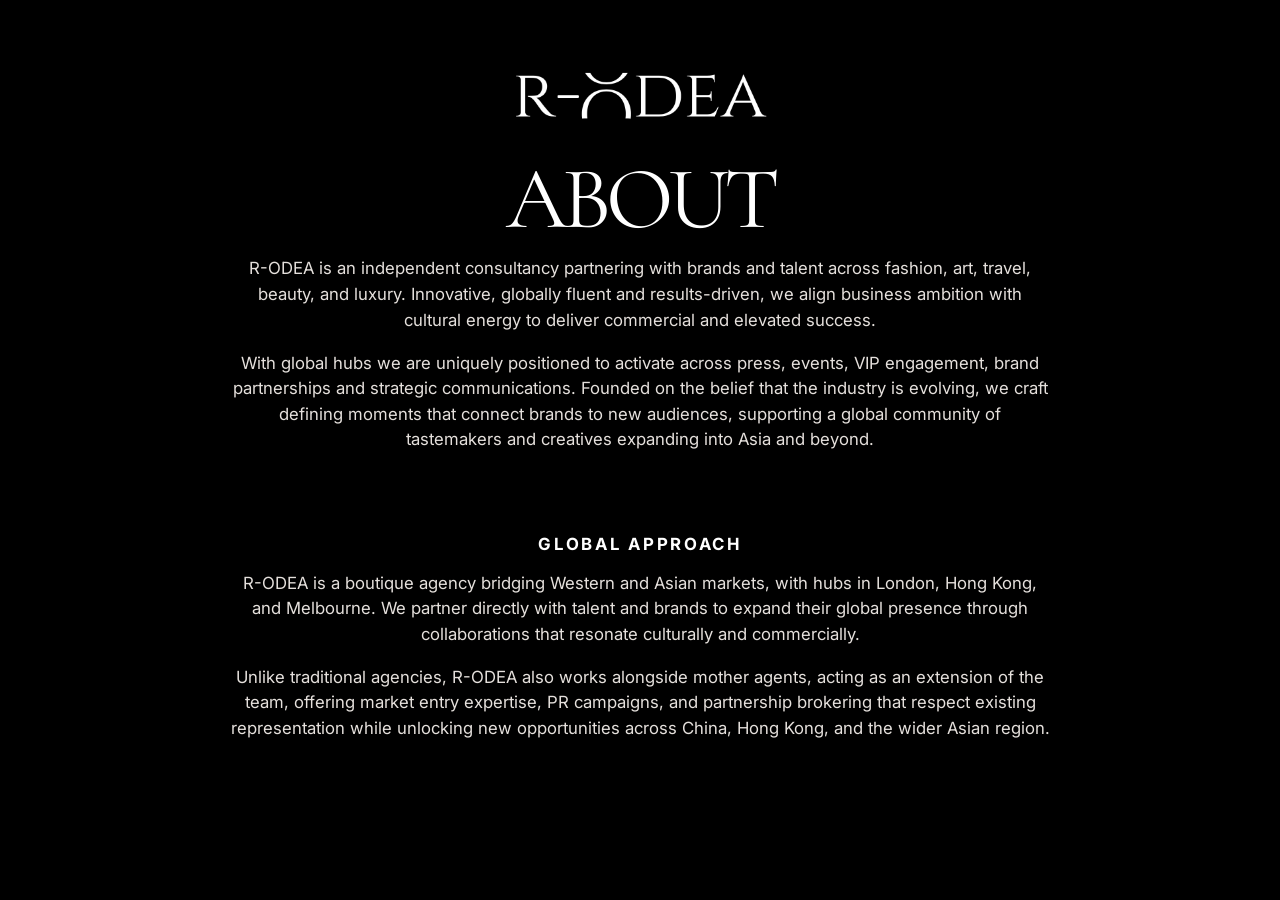
==== about.html @ a4bff802 "Add contact page and global approach Co-authored-by: RachaelODea <RachaelODea@users.noreply.github.c" ====
<!doctype html>
<html lang="en">
  <head>
    <meta charset="utf-8">
    <meta name="viewport" content="width=device-width, initial-scale=1">
    <meta
      name="description"
      content="About R-ODEA, an independent consultancy partnering with brands and talent across fashion, art, travel, beauty, and luxury."
    >
    <title>About | R-ODEA</title>
    <link rel="preconnect" href="https://fonts.googleapis.com">
    <link rel="preconnect" href="https://fonts.gstatic.com" crossorigin>
    <link
      href="https://fonts.googleapis.com/css2?family=Cormorant+Garamond:wght@400;500;600&family=Inter:wght@400;500;600;700&display=swap"
      rel="stylesheet"
    >
    <link rel="stylesheet" href="styles.css">
  </head>
  <body>
    <main class="about-page">
      <a class="about-page-logo" href="index.html" aria-label="R-ODEA home">
        <img src="LOGO.png" alt="R-ODEA">
      </a>

      <section class="about-page-content" aria-labelledby="about-page-title">
        <h1 id="about-page-title">About</h1>
        <div class="about-page-copy">
          <p>
            R-ODEA is an independent consultancy partnering with brands and
            talent across fashion, art, travel, beauty, and luxury. Innovative,
            globally fluent and results-driven, we align business ambition with
            cultural energy to deliver commercial and elevated success.
          </p>
          <p>
            With global hubs we are uniquely positioned to activate across
            press, events, VIP engagement, brand partnerships and strategic
            communications. Founded on the belief that the industry is evolving,
            we craft defining moments that connect brands to new audiences,
            supporting a global community of tastemakers and creatives expanding
            into Asia and beyond.
          </p>
        </div>

        <section class="about-page-section" aria-labelledby="global-approach-title">
          <h2 id="global-approach-title">Global Approach</h2>
          <div class="about-page-copy">
            <p>
              R-ODEA is a boutique agency bridging Western and Asian markets,
              with hubs in London, Hong Kong, and Melbourne. We partner directly
              with talent and brands to expand their global presence through
              collaborations that resonate culturally and commercially.
            </p>
            <p>
              Unlike traditional agencies, R-ODEA also works alongside mother
              agents, acting as an extension of the team, offering market entry
              expertise, PR campaigns, and partnership brokering that respect
              existing representation while unlocking new opportunities across
              China, Hong Kong, and the wider Asian region.
            </p>
          </div>
        </section>
      </section>
    </main>
  </body>
</html>
---- styles.css ----
:root {
  --bg: #121212;
  --panel: #1b1b1b;
  --panel-soft: #232323;
  --ink: #e5e0dc;
  --white: #ffffff;
  --muted: #96908b;
  --line: rgba(229, 224, 220, 0.18);
  --accent: #d8d3cf;
  --serif: "Cormorant Garamond", Palatino, Georgia, serif;
  --sans: "Inter", Arial, "Helvetica Neue", Helvetica, sans-serif;
  --pad: clamp(1.25rem, 3vw, 2.5rem);
  --radius: 1.4rem;
}

* {
  box-sizing: border-box;
}

html {
  scroll-behavior: smooth;
}

body {
  margin: 0;
  background: var(--bg);
  color: var(--ink);
  font-family: var(--serif);
  -webkit-font-smoothing: antialiased;
}

body.intro-active {
  overflow: hidden;
}

a {
  color: var(--white);
  text-decoration: none;
}

button {
  border: 0;
  padding: 0;
  background: transparent;
  color: inherit;
  font: inherit;
  cursor: pointer;
}

a:focus-visible,
button:focus-visible {
  outline: 1px solid var(--white);
  outline-offset: 5px;
}

h1,
h2,
h3,
p {
  margin: 0;
}

.sr-only {
  position: absolute;
  width: 1px;
  height: 1px;
  padding: 0;
  overflow: hidden;
  clip: rect(0, 0, 0, 0);
  white-space: nowrap;
  border: 0;
}

.intro-screen {
  position: fixed;
  inset: 0;
  z-index: 100;
  display: grid;
  place-content: center;
  gap: clamp(2rem, 5vw, 3.5rem);
  padding: var(--pad);
  background: #000000;
  opacity: 1;
  transition: opacity 650ms ease, visibility 650ms ease;
}

.intro-screen.is-exiting {
  visibility: hidden;
  opacity: 0;
  pointer-events: none;
}

.intro-logo {
  position: relative;
  width: min(78vw, 760px);
  overflow: visible;
}

.intro-logo-base {
  display: block;
  width: 100%;
  height: auto;
}

.intro-o-cover,
.intro-o-spin {
  position: absolute;
  top: 19%;
  left: 29.5%;
  width: 17.8%;
  height: 63%;
}

.intro-o-cover {
  z-index: 1;
  background: #000000;
}

.intro-o-spin {
  z-index: 2;
  overflow: hidden;
  background-image: url("LOGO.png");
  background-repeat: no-repeat;
  background-size: 562% auto;
  background-position: 35.9% 50%;
  transform-origin: 50% 50%;
  transform-style: preserve-3d;
  animation: slot-o-spin 2.8s cubic-bezier(0.18, 0.76, 0.25, 1) 350ms 1 both;
}

.intro-enter {
  justify-self: center;
  min-width: 8.5rem;
  border: 1px solid rgba(255, 255, 255, 0.76);
  border-radius: 999px;
  padding: 0.8rem 1.6rem;
  color: var(--white);
  font-family: var(--sans);
  font-size: 0.82rem;
  letter-spacing: 0.18em;
  opacity: 0;
  pointer-events: none;
  text-transform: uppercase;
  transform: translateY(0.5rem);
  transition: opacity 450ms ease, transform 450ms ease, background 180ms ease, color 180ms ease;
}

body.intro-ready .intro-enter {
  opacity: 1;
  pointer-events: auto;
  transform: translateY(0);
}

.intro-enter:hover {
  background: var(--white);
  color: #000000;
}

@keyframes slot-o-spin {
  0% {
    filter: blur(0);
    transform: rotateX(0deg) scaleY(1);
  }
  20% {
    filter: blur(1.5px);
    transform: rotateX(360deg) scaleY(0.98);
  }
  45% {
    filter: blur(1.1px);
    transform: rotateX(720deg) scaleY(1.02);
  }
  72% {
    filter: blur(0.8px);
    transform: rotateX(1080deg) scaleY(0.99);
  }
  100% {
    filter: blur(0);
    transform: rotateX(1080deg) scaleY(1);
  }
}

.site-header {
  position: fixed;
  top: 0;
  right: 0;
  left: 0;
  z-index: 30;
  padding: 1.2rem var(--pad) 0;
  color: var(--white);
}

.nav {
  display: block;
}

.brand-lockup {
  display: grid;
  justify-items: start;
  gap: 0.72rem;
}

.wordmark img {
  display: block;
  width: clamp(8.15rem, 16.8vw, 13.2rem);
  height: auto;
}

.eyebrow,
.brand-links a {
  font-family: var(--sans);
  font-size: 0.78rem;
  font-weight: 700;
  letter-spacing: 0.16em;
  text-transform: uppercase;
}

.brand-links {
  display: grid;
  gap: 0.22rem;
  margin-top: 0.1rem;
  padding-left: clamp(0.55rem, 1.16vw, 0.9rem);
}

.brand-links a {
  color: var(--ink);
}

.brand-links a:hover {
  color: var(--white);
}

.hero {
  position: relative;
  min-height: 100vh;
  padding: clamp(7rem, 11vw, 10rem) var(--pad) var(--pad);
  overflow: hidden;
  isolation: isolate;
}

.hero-visual {
  position: absolute;
  inset: 0;
  z-index: -1;
  overflow: hidden;
  pointer-events: none;
}

.hero-visual::after {
  position: absolute;
  inset: var(--pad);
  border: 1px solid rgba(229, 224, 220, 0.12);
  border-radius: calc(var(--radius) * 1.4);
  content: "";
}

.grid-line {
  position: absolute;
}

.grid-line {
  background: rgba(229, 224, 220, 0.11);
}

.line-one {
  top: 0;
  bottom: 0;
  left: 32%;
  width: 1px;
}

.line-two {
  right: 0;
  bottom: 30%;
  left: 0;
  height: 1px;
}

.hero-layout {
  display: grid;
  grid-template-columns: minmax(0, 1fr) minmax(280px, 420px);
  gap: clamp(2rem, 7vw, 7rem);
  align-content: end;
  align-items: start;
  min-height: calc(100vh - clamp(8rem, 12vw, 11rem));
}

.hero-copy {
  max-width: 960px;
}

.panel-label {
  color: var(--accent);
  font-family: var(--sans);
  font-size: 0.78rem;
  font-weight: 700;
  letter-spacing: 0.16em;
  text-transform: uppercase;
}

.eyebrow {
  color: var(--accent);
}

.hero-copy h1 {
  color: var(--white);
  font-size: clamp(4rem, 11vw, 10rem);
  font-weight: 400;
  letter-spacing: -0.06em;
  line-height: 0.86;
}

.hero-copy h1 {
  max-width: 11.5ch;
  margin-top: 1.2rem;
  font-size: clamp(3rem, 7.2vw, 6.8rem);
  line-height: 0.9;
}

.global-panel {
  display: grid;
  gap: 1.3rem;
  padding: 0;
}

.clock-list {
  display: grid;
  gap: 0.75rem;
}

.city-time {
  display: grid;
  grid-template-columns: auto auto;
  justify-content: start;
  gap: 0.42rem;
  color: var(--white);
  font-family: var(--sans);
  font-size: 0.83rem;
  font-weight: 700;
  text-transform: uppercase;
}

.city-time time {
  color: var(--muted);
  font-variant-numeric: tabular-nums;
}

.about-page {
  display: grid;
  min-height: 100vh;
  place-items: center;
  padding: clamp(2rem, 7vw, 5rem) var(--pad);
  background: #000000;
  text-align: center;
}

.about-page-logo {
  position: absolute;
  top: clamp(1.8rem, 5vw, 3.5rem);
  left: 50%;
  transform: translateX(-50%);
}

.about-page-logo img {
  display: block;
  width: clamp(10rem, 24vw, 18rem);
  height: auto;
}

.about-page-content {
  display: grid;
  justify-items: center;
  width: min(100%, 980px);
  gap: 1.05rem;
}

.about-page h1 {
  color: var(--white);
  font-size: clamp(2.25rem, 7.5vw, 5.5rem);
  font-weight: 400;
  letter-spacing: -0.06em;
  line-height: 0.92;
  text-transform: uppercase;
}

.about-page-copy {
  display: grid;
  gap: 1.1rem;
  max-width: 820px;
  color: var(--ink);
  font-family: var(--sans);
  font-size: clamp(0.88rem, 1.35vw, 1.05rem);
  line-height: 1.52;
}

.about-page-section {
  display: grid;
  justify-items: center;
  gap: 1.05rem;
  margin-top: clamp(2.6rem, 5vw, 4.5rem);
}

.about-page-section h2 {
  margin: 0;
  color: var(--white);
  font-family: var(--sans);
  font-size: clamp(0.88rem, 1.35vw, 1.05rem);
  font-weight: 700;
  letter-spacing: 0.16em;
  line-height: 1.2;
  text-transform: uppercase;
}

.services-page-content {
  width: min(100%, 860px);
}

.services-page-content h1 {
  font-family: var(--sans);
  font-size: clamp(0.88rem, 1.35vw, 1.05rem);
  font-weight: 700;
  letter-spacing: 0.16em;
  line-height: 1.2;
}

.services-list {
  display: grid;
  gap: 0.44rem;
  width: min(100%, 760px);
  margin: 0;
  padding: 0;
  color: var(--ink);
  font-family: var(--sans);
  font-size: clamp(0.8rem, 1.2vw, 0.96rem);
  font-weight: 600;
  letter-spacing: 0.08em;
  line-height: 1.35;
  list-style: none;
  text-transform: uppercase;
}

.services-list li {
  padding: 0;
}

.sectors-intro {
  max-width: 720px;
  color: var(--ink);
  font-family: var(--sans);
  font-size: clamp(0.88rem, 1.35vw, 1.05rem);
  line-height: 1.52;
}

.contact-email {
  color: var(--white);
  font-family: var(--sans);
  font-size: clamp(0.95rem, 1.8vw, 1.22rem);
  font-weight: 700;
  letter-spacing: 0.08em;
  text-transform: uppercase;
}

@media (prefers-reduced-motion: reduce) {
  .intro-o-spin {
    animation: none;
  }

  .intro-screen,
  .intro-enter {
    transition: none;
  }
}

@media (max-width: 980px) {
  .hero-layout {
    grid-template-columns: 1fr;
  }

  .hero-layout {
    align-content: end;
  }

  .global-panel {
    max-width: 32rem;
  }

}

@media (max-width: 640px) {
  .site-header {
    padding-top: 1rem;
  }

  .nav {
    gap: 1rem;
  }

  .wordmark img {
    width: clamp(7.8rem, 45.6vw, 10.8rem);
  }

  .eyebrow,
  .brand-links a {
    font-size: 0.64rem;
  }

  .intro-logo {
    width: min(88vw, 28rem);
  }

  .intro-enter {
    min-width: 7.5rem;
    padding: 0.72rem 1.35rem;
  }

  .hero {
    min-height: auto;
    padding-top: 7rem;
  }

  .hero-layout {
    min-height: auto;
  }

  .hero-copy h1 {
    font-size: clamp(3.25rem, 17vw, 5rem);
  }

  .global-panel {
    margin-top: 2rem;
  }

  .about-page {
    align-content: center;
    padding-top: 9rem;
  }

  .about-page-logo img {
    width: clamp(8.5rem, 48vw, 12rem);
  }

}
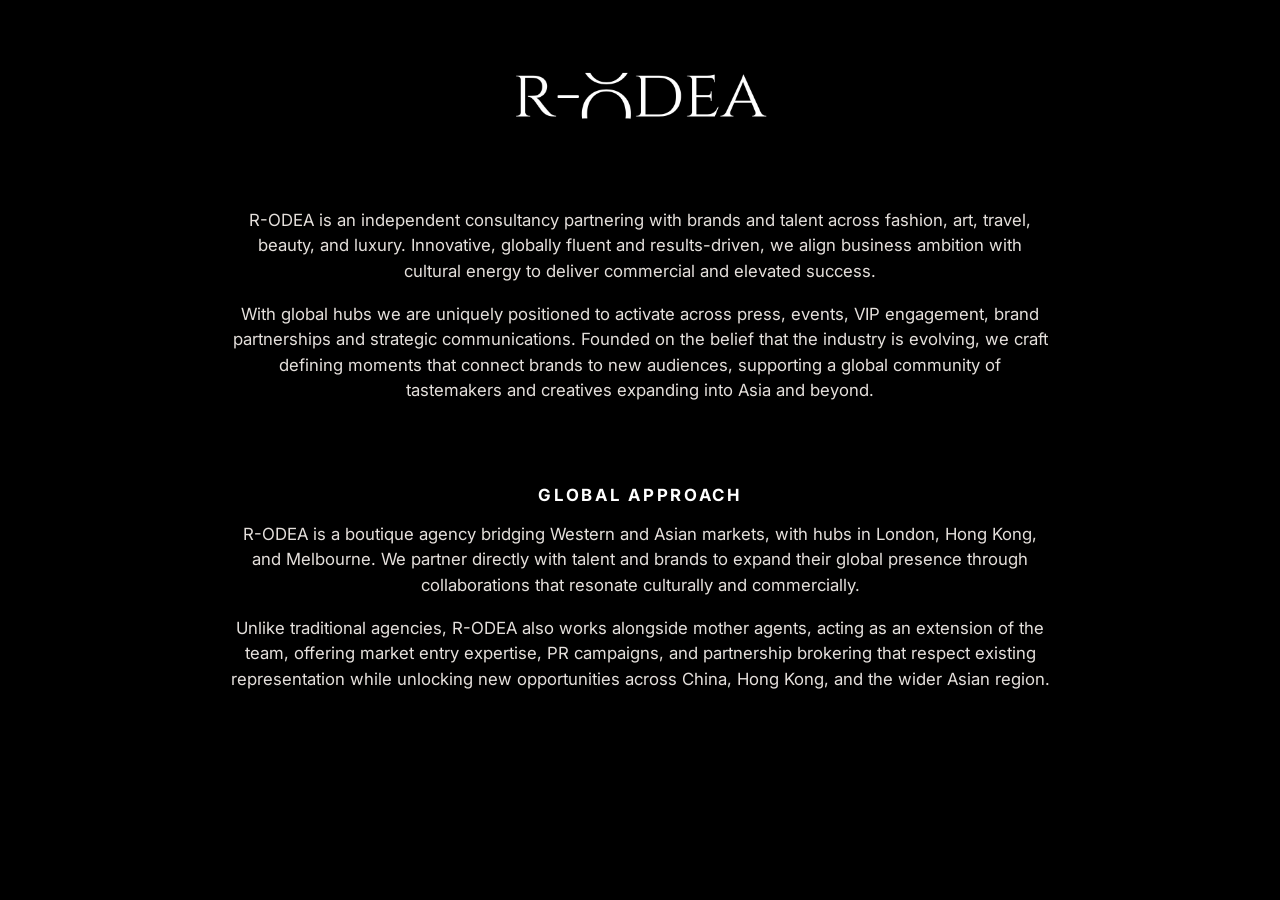
==== commit 751630f3: "Remove click-through page headings Co-authored-by: RachaelODea <RachaelODea@users.noreply.github.com" ====
--- a/about.html
+++ b/about.html
@@ -22,8 +22,7 @@
         <img src="LOGO.png" alt="R-ODEA">
       </a>
 
-      <section class="about-page-content" aria-labelledby="about-page-title">
-        <h1 id="about-page-title">About</h1>
+      <section class="about-page-content" aria-label="About R-ODEA">
         <div class="about-page-copy">
           <p>
             R-ODEA is an independent consultancy partnering with brands and
--- a/styles.css
+++ b/styles.css
@@ -190,7 +190,10 @@
 }
 
 .nav {
-  display: block;
+  display: flex;
+  align-items: flex-start;
+  justify-content: space-between;
+  gap: 2rem;
 }
 
 .brand-lockup {
@@ -237,50 +240,9 @@
   isolation: isolate;
 }
 
-.hero-visual {
-  position: absolute;
-  inset: 0;
-  z-index: -1;
-  overflow: hidden;
-  pointer-events: none;
-}
-
-.hero-visual::after {
-  position: absolute;
-  inset: var(--pad);
-  border: 1px solid rgba(229, 224, 220, 0.12);
-  border-radius: calc(var(--radius) * 1.4);
-  content: "";
-}
-
-.grid-line {
-  position: absolute;
-}
-
-.grid-line {
-  background: rgba(229, 224, 220, 0.11);
-}
-
-.line-one {
-  top: 0;
-  bottom: 0;
-  left: 32%;
-  width: 1px;
-}
-
-.line-two {
-  right: 0;
-  bottom: 30%;
-  left: 0;
-  height: 1px;
-}
-
 .hero-layout {
   display: grid;
-  grid-template-columns: minmax(0, 1fr) minmax(280px, 420px);
-  gap: clamp(2rem, 7vw, 7rem);
   align-content: end;
-  align-items: start;
   min-height: calc(100vh - clamp(8rem, 12vw, 11rem));
 }
 
@@ -301,30 +263,44 @@
   color: var(--accent);
 }
 
-.hero-copy h1 {
-  color: var(--white);
-  font-size: clamp(4rem, 11vw, 10rem);
+.hero-slogan {
+  display: flex;
+  align-items: flex-start;
+  gap: clamp(0.65rem, 1.8vw, 1.4rem);
+  max-width: none;
+  margin-top: 1.2rem;
+  color: var(--white);
+  font-size: clamp(3rem, 7.2vw, 6.8rem);
   font-weight: 400;
   letter-spacing: -0.06em;
-  line-height: 0.86;
-}
-
-.hero-copy h1 {
-  max-width: 11.5ch;
-  margin-top: 1.2rem;
-  font-size: clamp(3rem, 7.2vw, 6.8rem);
   line-height: 0.9;
 }
 
+.slogan-main {
+  display: block;
+  white-space: nowrap;
+}
+
+.slogan-vertical {
+  display: block;
+  max-height: 6.2em;
+  color: var(--ink);
+  font-size: 0.34em;
+  letter-spacing: 0.02em;
+  line-height: 1;
+  writing-mode: vertical-rl;
+}
+
 .global-panel {
   display: grid;
-  gap: 1.3rem;
+  justify-items: end;
+  gap: 0.72rem;
   padding: 0;
 }
 
 .clock-list {
   display: grid;
-  gap: 0.75rem;
+  gap: 0.22rem;
 }
 
 .city-time {
@@ -471,16 +447,8 @@
 }
 
 @media (max-width: 980px) {
-  .hero-layout {
-    grid-template-columns: 1fr;
-  }
-
-  .hero-layout {
-    align-content: end;
-  }
-
   .global-panel {
-    max-width: 32rem;
+    max-width: 16rem;
   }
 
 }
@@ -499,8 +467,14 @@
   }
 
   .eyebrow,
-  .brand-links a {
+  .brand-links a,
+  .panel-label,
+  .city-time {
     font-size: 0.64rem;
+  }
+
+  .global-panel {
+    max-width: 10rem;
   }
 
   .intro-logo {
@@ -521,12 +495,20 @@
     min-height: auto;
   }
 
-  .hero-copy h1 {
+  .hero-slogan {
+    display: grid;
+    gap: 0.6rem;
     font-size: clamp(3.25rem, 17vw, 5rem);
   }
 
-  .global-panel {
-    margin-top: 2rem;
+  .slogan-main {
+    white-space: normal;
+  }
+
+  .slogan-vertical {
+    max-height: none;
+    font-size: 0.36em;
+    writing-mode: horizontal-tb;
   }
 
   .about-page {
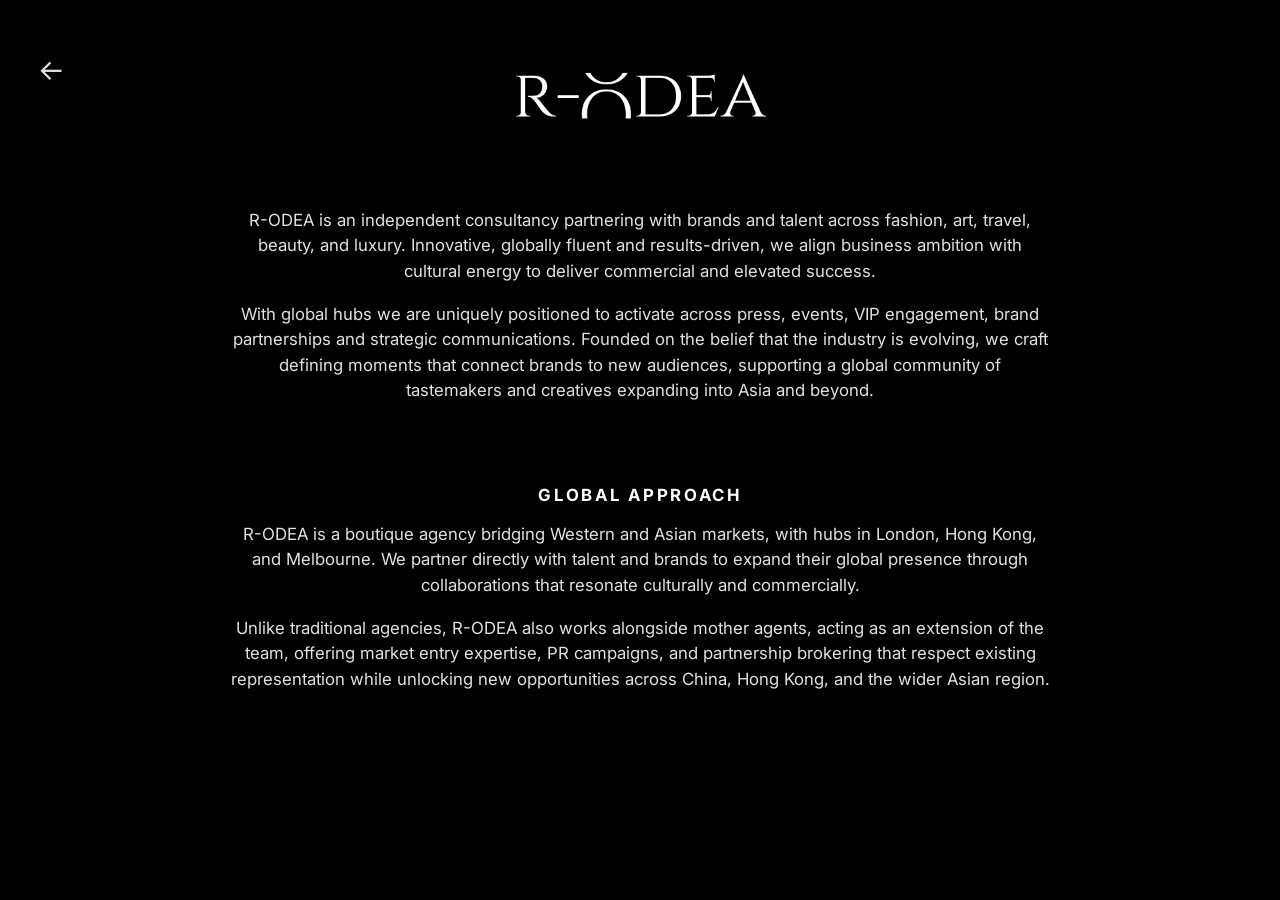
==== commit 88b4185f: "Add back links to content pages Co-authored-by: RachaelODea <RachaelODea@users.noreply.github.com>" ====
--- a/about.html
+++ b/about.html
@@ -18,6 +18,8 @@
   </head>
   <body>
     <main class="about-page">
+      <a class="back-link" href="index.html" aria-label="Back to home">←</a>
+
       <a class="about-page-logo" href="index.html" aria-label="R-ODEA home">
         <img src="LOGO.png" alt="R-ODEA">
       </a>
--- a/styles.css
+++ b/styles.css
@@ -329,6 +329,20 @@
   text-align: center;
 }
 
+.back-link {
+  position: absolute;
+  top: clamp(1.8rem, 5vw, 3.5rem);
+  left: var(--pad);
+  color: var(--ink);
+  font-family: var(--sans);
+  font-size: clamp(1.2rem, 2.4vw, 1.8rem);
+  line-height: 1;
+}
+
+.back-link:hover {
+  color: var(--white);
+}
+
 .about-page-logo {
   position: absolute;
   top: clamp(1.8rem, 5vw, 3.5rem);
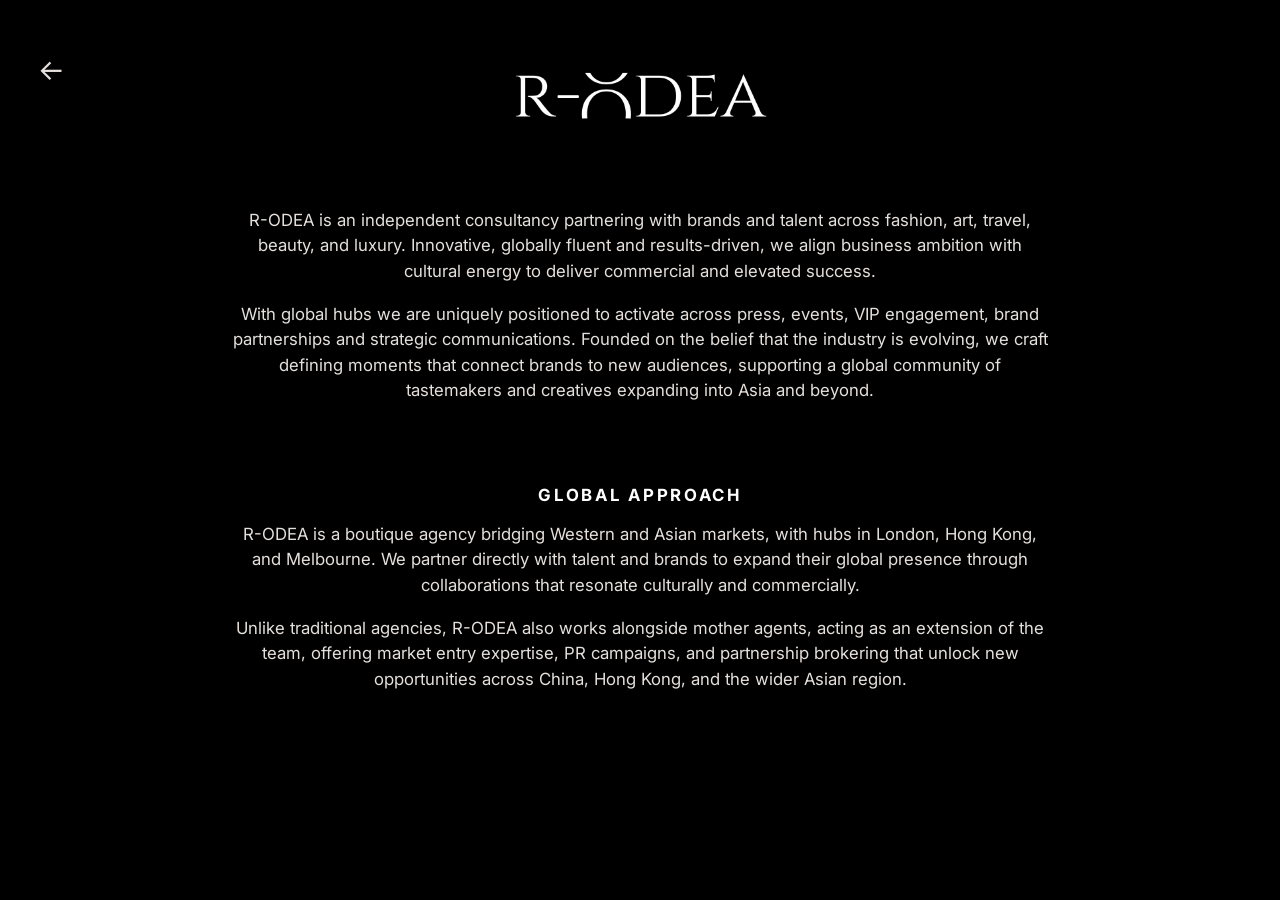
==== commit 60956a7e: "Remove existing representation phrase Co-authored-by: RachaelODea <RachaelODea@users.noreply.github." ====
--- a/about.html
+++ b/about.html
@@ -18,7 +18,7 @@
   </head>
   <body>
     <main class="about-page">
-      <a class="back-link" href="index.html" aria-label="Back to home">←</a>
+      <a class="back-link" href="index.html?skipIntro=true" aria-label="Back to home">←</a>
 
       <a class="about-page-logo" href="index.html" aria-label="R-ODEA home">
         <img src="LOGO.png" alt="R-ODEA">
@@ -54,9 +54,9 @@
             <p>
               Unlike traditional agencies, R-ODEA also works alongside mother
               agents, acting as an extension of the team, offering market entry
-              expertise, PR campaigns, and partnership brokering that respect
-              existing representation while unlocking new opportunities across
-              China, Hong Kong, and the wider Asian region.
+              expertise, PR campaigns, and partnership brokering that unlock
+              new opportunities across China, Hong Kong, and the wider Asian
+              region.
             </p>
           </div>
         </section>
--- a/styles.css
+++ b/styles.css
@@ -414,7 +414,7 @@
 
 .services-list {
   display: grid;
-  gap: 0.44rem;
+  gap: 1rem;
   width: min(100%, 760px);
   margin: 0;
   padding: 0;
@@ -429,7 +429,22 @@
 }
 
 .services-list li {
-  padding: 0;
+  display: grid;
+  gap: 0.24rem;
+}
+
+.services-list span {
+  color: var(--ink);
+}
+
+.services-list p {
+  max-width: 620px;
+  color: var(--muted);
+  font-size: clamp(0.72rem, 1vw, 0.86rem);
+  font-weight: 500;
+  letter-spacing: 0.02em;
+  line-height: 1.38;
+  text-transform: none;
 }
 
 .sectors-intro {
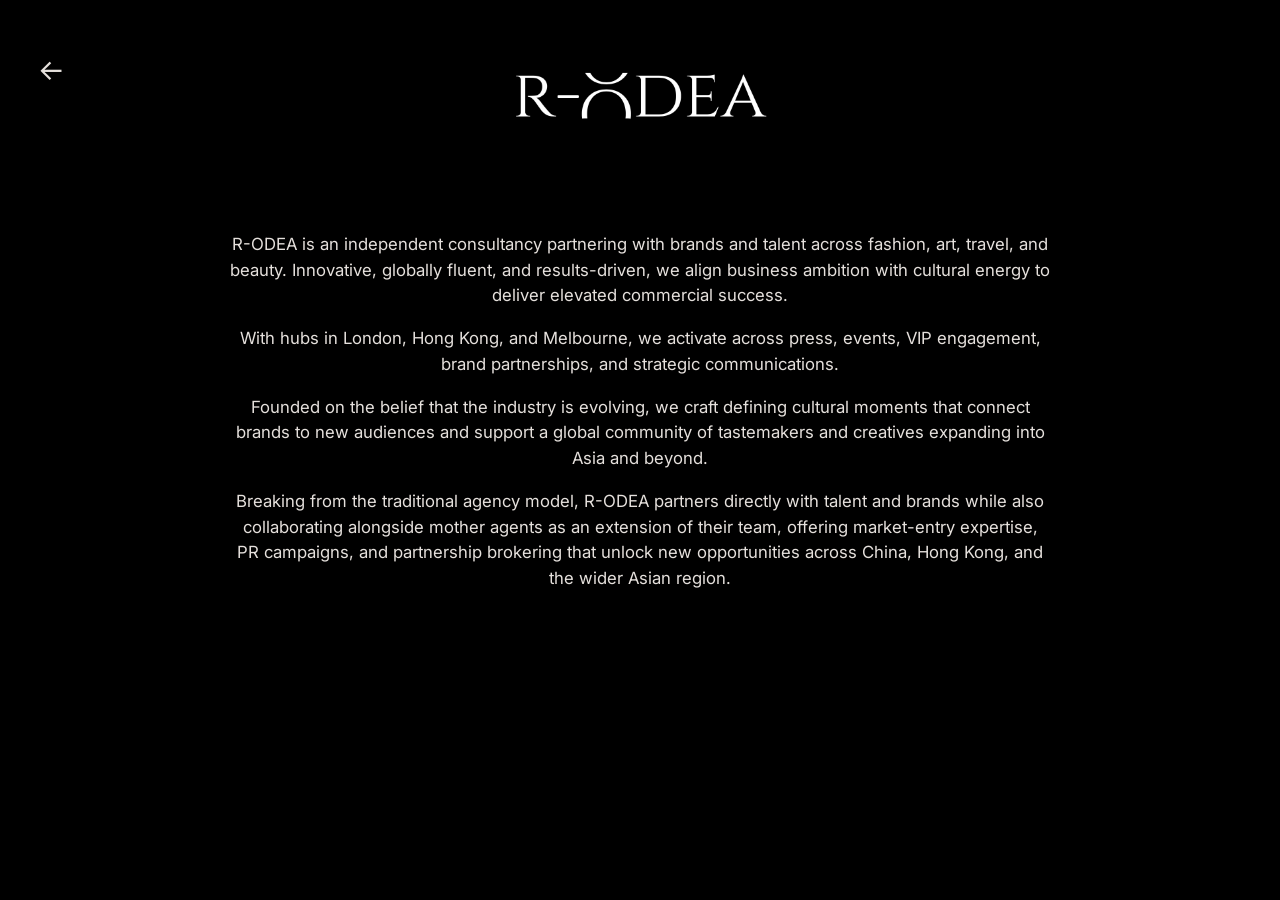
==== commit 1333ebe7: "Fix layout spacing and update About and Sectors copy - Remove blur from intro O spin animation - Low" ====
--- a/about.html
+++ b/about.html
@@ -5,7 +5,7 @@
     <meta name="viewport" content="width=device-width, initial-scale=1">
     <meta
       name="description"
-      content="About R-ODEA, an independent consultancy partnering with brands and talent across fashion, art, travel, beauty, and luxury."
+      content="About R-ODEA, an independent consultancy partnering with brands and talent across fashion, art, travel, and beauty."
     >
     <title>About | R-ODEA</title>
     <link rel="preconnect" href="https://fonts.googleapis.com">
@@ -28,38 +28,29 @@
         <div class="about-page-copy">
           <p>
             R-ODEA is an independent consultancy partnering with brands and
-            talent across fashion, art, travel, beauty, and luxury. Innovative,
-            globally fluent and results-driven, we align business ambition with
-            cultural energy to deliver commercial and elevated success.
+            talent across fashion, art, travel, and beauty. Innovative, globally
+            fluent, and results-driven, we align business ambition with cultural
+            energy to deliver elevated commercial success.
           </p>
           <p>
-            With global hubs we are uniquely positioned to activate across
-            press, events, VIP engagement, brand partnerships and strategic
-            communications. Founded on the belief that the industry is evolving,
-            we craft defining moments that connect brands to new audiences,
-            supporting a global community of tastemakers and creatives expanding
-            into Asia and beyond.
+            With hubs in London, Hong Kong, and Melbourne, we activate across
+            press, events, VIP engagement, brand partnerships, and strategic
+            communications.
+          </p>
+          <p>
+            Founded on the belief that the industry is evolving, we craft defining
+            cultural moments that connect brands to new audiences and support a
+            global community of tastemakers and creatives expanding into Asia and
+            beyond.
+          </p>
+          <p>
+            Breaking from the traditional agency model, R-ODEA partners directly
+            with talent and brands while also collaborating alongside mother agents
+            as an extension of their team, offering market-entry expertise, PR
+            campaigns, and partnership brokering that unlock new opportunities
+            across China, Hong Kong, and the wider Asian region.
           </p>
         </div>
-
-        <section class="about-page-section" aria-labelledby="global-approach-title">
-          <h2 id="global-approach-title">Global Approach</h2>
-          <div class="about-page-copy">
-            <p>
-              R-ODEA is a boutique agency bridging Western and Asian markets,
-              with hubs in London, Hong Kong, and Melbourne. We partner directly
-              with talent and brands to expand their global presence through
-              collaborations that resonate culturally and commercially.
-            </p>
-            <p>
-              Unlike traditional agencies, R-ODEA also works alongside mother
-              agents, acting as an extension of the team, offering market entry
-              expertise, PR campaigns, and partnership brokering that unlock
-              new opportunities across China, Hong Kong, and the wider Asian
-              region.
-            </p>
-          </div>
-        </section>
       </section>
     </main>
   </body>
--- a/styles.css
+++ b/styles.css
@@ -94,6 +94,7 @@
   position: relative;
   width: min(78vw, 760px);
   overflow: visible;
+  perspective: 900px;
 }
 
 .intro-logo-base {
@@ -158,23 +159,18 @@
 
 @keyframes slot-o-spin {
   0% {
-    filter: blur(0);
     transform: rotateX(0deg) scaleY(1);
   }
   20% {
-    filter: blur(1.5px);
     transform: rotateX(360deg) scaleY(0.98);
   }
   45% {
-    filter: blur(1.1px);
     transform: rotateX(720deg) scaleY(1.02);
   }
   72% {
-    filter: blur(0.8px);
     transform: rotateX(1080deg) scaleY(0.99);
   }
   100% {
-    filter: blur(0);
     transform: rotateX(1080deg) scaleY(1);
   }
 }
@@ -291,6 +287,160 @@
   writing-mode: vertical-rl;
 }
 
+.image-option .hero-copy {
+  max-width: min(100%, 1060px);
+}
+
+.hero-positioning {
+  display: grid;
+  width: fit-content;
+  max-width: 100%;
+}
+
+.image-strip {
+  display: grid;
+  grid-template-columns: repeat(5, minmax(0, 1fr));
+  gap: clamp(0.35rem, 1vw, 0.8rem);
+  width: min(100%, 920px);
+}
+
+.image-strip-top {
+  width: 100%;
+  margin-bottom: clamp(0.75rem, 1.8vw, 1.1rem);
+}
+
+.hero.image-option-top {
+  padding-top: clamp(10.5rem, 16vw, 12rem);
+}
+
+.image-strip-top .image-tile {
+  min-height: 0;
+  aspect-ratio: 3 / 4;
+}
+
+.image-strip-bottom {
+  position: absolute;
+  right: var(--pad);
+  bottom: var(--pad);
+  left: var(--pad);
+  width: auto;
+}
+
+.image-option-bottom .hero-layout {
+  min-height: calc(100vh - clamp(14rem, 24vw, 20rem));
+}
+
+.image-tile {
+  position: relative;
+  display: block;
+  min-height: clamp(5rem, 13vw, 10rem);
+  overflow: hidden;
+  cursor: default;
+  background:
+    linear-gradient(135deg, rgba(229, 224, 220, 0.18), rgba(229, 224, 220, 0.03)),
+    #1d1d1d;
+  box-shadow: 0 0 0 rgba(0, 0, 0, 0);
+  transition: box-shadow 280ms ease, transform 280ms ease;
+}
+
+.image-tile::after {
+  content: "";
+  position: absolute;
+  inset: 0;
+  background: rgba(0, 0, 0, 0);
+  transition: background 280ms ease;
+  pointer-events: none;
+}
+
+.image-tile:focus-visible {
+  box-shadow: 0 14px 32px rgba(0, 0, 0, 0.52);
+  transform: translateY(-2px);
+  outline: 1px solid var(--white);
+  outline-offset: 3px;
+}
+
+.image-tile:focus-visible::after {
+  background: rgba(0, 0, 0, 0.5);
+}
+
+.image-tile img {
+  display: block;
+  width: 100%;
+  height: 100%;
+  object-fit: cover;
+  filter: saturate(0.9) contrast(1.02);
+  transition: filter 280ms ease;
+}
+
+.image-tile:focus-visible img {
+  filter: saturate(0.75) contrast(1.05) brightness(0.82);
+}
+
+.image-tile-caption {
+  position: absolute;
+  inset: 0;
+  z-index: 1;
+  display: grid;
+  place-content: center;
+  padding: 0.35rem;
+  color: var(--white);
+  font-family: var(--sans);
+  font-size: clamp(0.42rem, 0.72vw, 0.58rem);
+  font-weight: 700;
+  letter-spacing: 0.08em;
+  line-height: 1.3;
+  text-align: center;
+  text-transform: uppercase;
+  text-wrap: balance;
+  opacity: 0;
+  transform: translateY(5px);
+  transition: opacity 280ms ease, transform 280ms ease;
+  pointer-events: none;
+}
+
+.image-tile:focus-visible .image-tile-caption {
+  opacity: 1;
+  transform: translateY(0);
+}
+
+@media (hover: hover) {
+  .image-tile:hover {
+    box-shadow: 0 14px 32px rgba(0, 0, 0, 0.52);
+    transform: translateY(-2px);
+  }
+
+  .image-tile:hover::after {
+    background: rgba(0, 0, 0, 0.5);
+  }
+
+  .image-tile:hover img {
+    filter: saturate(0.75) contrast(1.05) brightness(0.82);
+  }
+
+  .image-tile:hover .image-tile-caption {
+    opacity: 1;
+    transform: translateY(0);
+  }
+}
+
+.image-placeholder-one {
+  background:
+    linear-gradient(135deg, rgba(214, 196, 182, 0.28), rgba(229, 224, 220, 0.04)),
+    #202020;
+}
+
+.image-placeholder-two {
+  background:
+    linear-gradient(135deg, rgba(138, 144, 147, 0.26), rgba(229, 224, 220, 0.04)),
+    #191919;
+}
+
+.image-placeholder-three {
+  background:
+    linear-gradient(135deg, rgba(96, 64, 58, 0.42), rgba(229, 224, 220, 0.04)),
+    #171717;
+}
+
 .global-panel {
   display: grid;
   justify-items: end;
@@ -321,10 +471,12 @@
 }
 
 .about-page {
+  position: relative;
   display: grid;
   min-height: 100vh;
-  place-items: center;
-  padding: clamp(2rem, 7vw, 5rem) var(--pad);
+  align-content: start;
+  justify-items: center;
+  padding: clamp(11.5rem, 30vw, 14.5rem) var(--pad) clamp(3rem, 7vw, 5rem);
   background: #000000;
   text-align: center;
 }
@@ -431,6 +583,8 @@
 .services-list li {
   display: grid;
   gap: 0.24rem;
+  justify-items: center;
+  text-align: center;
 }
 
 .services-list span {
@@ -438,9 +592,9 @@
 }
 
 .services-list p {
-  max-width: 620px;
+  max-width: 560px;
   color: var(--muted);
-  font-size: clamp(0.72rem, 1vw, 0.86rem);
+  font-size: clamp(0.68rem, 0.9vw, 0.8rem);
   font-weight: 500;
   letter-spacing: 0.02em;
   line-height: 1.38;
@@ -455,7 +609,35 @@
   line-height: 1.52;
 }
 
+.sectors-perspective {
+  max-width: 760px;
+  color: var(--muted);
+}
+
+.contact-content {
+  display: grid;
+  justify-items: center;
+  gap: 0.9rem;
+  width: min(100%, 720px);
+  text-align: center;
+}
+
+.contact-intro,
+.contact-note {
+  color: var(--ink);
+  font-family: var(--sans);
+  font-size: clamp(0.88rem, 1.35vw, 1.05rem);
+  line-height: 1.5;
+}
+
+.contact-note {
+  max-width: 640px;
+  color: var(--muted);
+  font-size: clamp(0.78rem, 1.1vw, 0.92rem);
+}
+
 .contact-email {
+  margin-top: 0.4rem;
   color: var(--white);
   font-family: var(--sans);
   font-size: clamp(0.95rem, 1.8vw, 1.22rem);
@@ -471,6 +653,13 @@
 
   .intro-screen,
   .intro-enter {
+    transition: none;
+  }
+
+  .image-tile,
+  .image-tile::after,
+  .image-tile img,
+  .image-tile-caption {
     transition: none;
   }
 }
@@ -520,6 +709,20 @@
     padding-top: 7rem;
   }
 
+  .hero.image-option-top {
+    padding-top: clamp(12.25rem, 40vw, 14rem);
+  }
+
+  .hero-positioning {
+    gap: 0.85rem;
+    width: 100%;
+    margin-top: 0.35rem;
+  }
+
+  .image-strip-top {
+    margin-bottom: 0;
+  }
+
   .hero-layout {
     min-height: auto;
   }
@@ -540,9 +743,32 @@
     writing-mode: horizontal-tb;
   }
 
+  .image-strip {
+    grid-template-columns: repeat(5, minmax(3.2rem, 1fr));
+    gap: 0.3rem;
+  }
+
+  .image-strip-bottom {
+    position: static;
+    width: 100%;
+    margin-top: 2rem;
+  }
+
+  .image-option-bottom .hero-layout {
+    min-height: auto;
+  }
+
+  .image-tile {
+    min-height: clamp(4.2rem, 17vw, 6.5rem);
+  }
+
+  .image-strip-top .image-tile {
+    min-height: 0;
+    aspect-ratio: 3 / 4;
+  }
+
   .about-page {
-    align-content: center;
-    padding-top: 9rem;
+    padding-top: clamp(12rem, 42vw, 14rem);
   }
 
   .about-page-logo img {
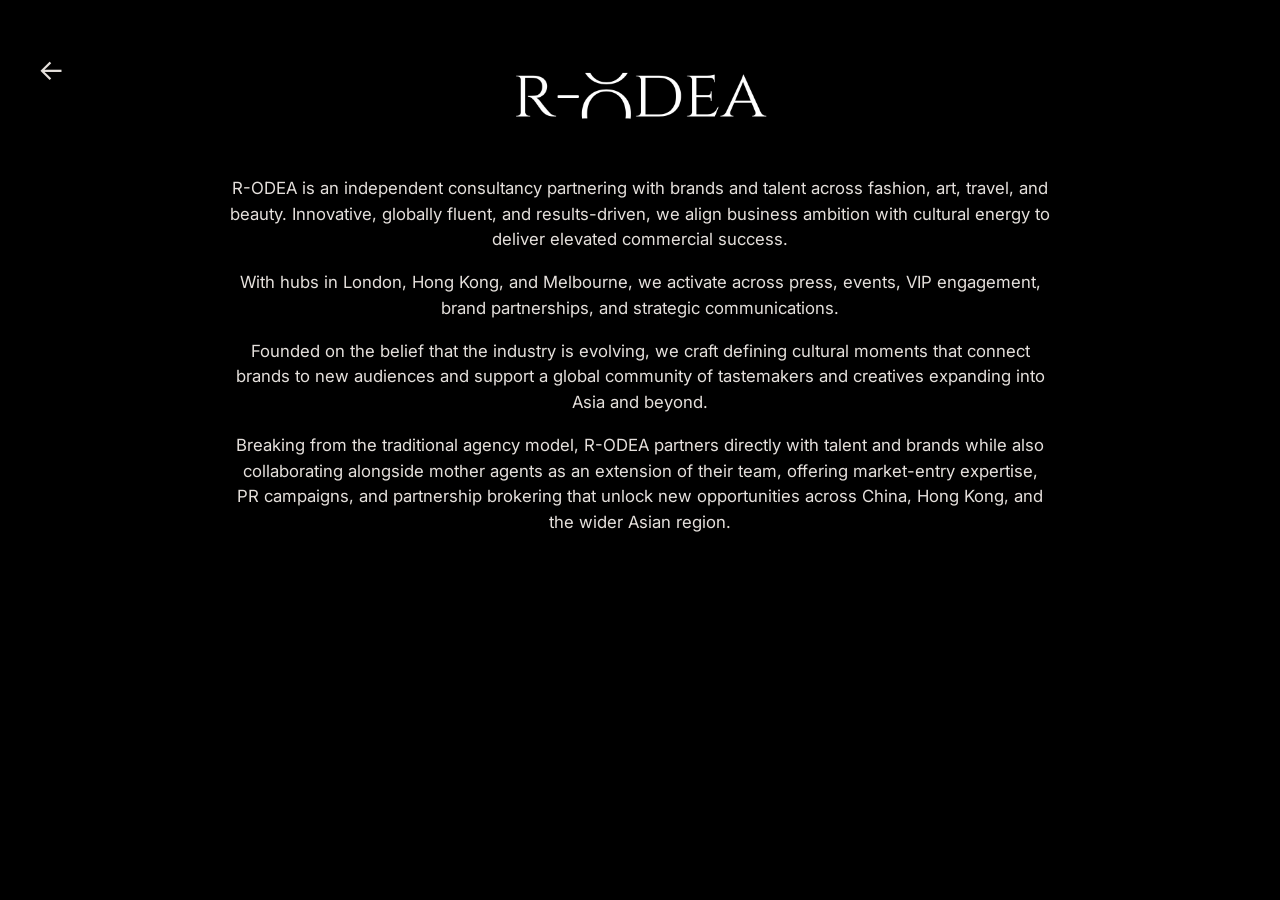
==== commit 1bd8e666: "Update About page browser title Co-authored-by: RachaelODea <RachaelODea@users.noreply.github.com>" ====
--- a/about.html
+++ b/about.html
@@ -7,7 +7,7 @@
       name="description"
       content="About R-ODEA, an independent consultancy partnering with brands and talent across fashion, art, travel, and beauty."
     >
-    <title>About | R-ODEA</title>
+    <title>About R-ODEA | Luxury Consultancy for Brands &amp; Talent</title>
     <link rel="preconnect" href="https://fonts.googleapis.com">
     <link rel="preconnect" href="https://fonts.gstatic.com" crossorigin>
     <link
--- a/styles.css
+++ b/styles.css
@@ -476,7 +476,7 @@
   min-height: 100vh;
   align-content: start;
   justify-items: center;
-  padding: clamp(11.5rem, 30vw, 14.5rem) var(--pad) clamp(3rem, 7vw, 5rem);
+  padding: clamp(9.25rem, 19vw, 11rem) var(--pad) clamp(3rem, 7vw, 5rem);
   background: #000000;
   text-align: center;
 }
@@ -684,53 +684,65 @@
     width: clamp(7.8rem, 45.6vw, 10.8rem);
   }
 
+  .global-panel {
+    max-width: 10rem;
+  }
+
+  .intro-logo {
+    width: min(88vw, 28rem);
+  }
+
+  .intro-enter {
+    min-width: 7.5rem;
+    padding: 0.72rem 1.35rem;
+  }
+
+  .hero {
+    min-height: auto;
+    padding-top: 7rem;
+    padding-bottom: clamp(1.75rem, 5vw, 2.5rem);
+  }
+
+  .hero.image-option-top {
+    padding-top: clamp(12.25rem, 40vw, 14rem);
+  }
+
+  .hero-layout {
+    min-height: auto;
+    align-content: start;
+  }
+
+  .hero-copy {
+    width: 100%;
+  }
+
+  .hero-positioning {
+    gap: 1rem;
+    width: 100%;
+    margin-top: 0.35rem;
+  }
+
+  .image-strip-top {
+    margin-bottom: 0;
+  }
+
   .eyebrow,
   .brand-links a,
   .panel-label,
   .city-time {
-    font-size: 0.64rem;
-  }
-
-  .global-panel {
-    max-width: 10rem;
-  }
-
-  .intro-logo {
-    width: min(88vw, 28rem);
-  }
-
-  .intro-enter {
-    min-width: 7.5rem;
-    padding: 0.72rem 1.35rem;
-  }
-
-  .hero {
-    min-height: auto;
-    padding-top: 7rem;
-  }
-
-  .hero.image-option-top {
-    padding-top: clamp(12.25rem, 40vw, 14rem);
-  }
-
-  .hero-positioning {
-    gap: 0.85rem;
-    width: 100%;
-    margin-top: 0.35rem;
-  }
-
-  .image-strip-top {
-    margin-bottom: 0;
-  }
-
-  .hero-layout {
-    min-height: auto;
+    font-size: 0.72rem;
+  }
+
+  .image-option-top .eyebrow {
+    font-size: 0.74rem;
+    line-height: 1.45;
   }
 
   .hero-slogan {
     display: grid;
-    gap: 0.6rem;
-    font-size: clamp(3.25rem, 17vw, 5rem);
+    gap: 0.75rem;
+    margin-top: 1.4rem;
+    font-size: clamp(3.6rem, 19vw, 5.75rem);
   }
 
   .slogan-main {
@@ -739,13 +751,25 @@
 
   .slogan-vertical {
     max-height: none;
-    font-size: 0.36em;
+    font-size: 0.44em;
+    line-height: 1.05;
     writing-mode: horizontal-tb;
   }
 
   .image-strip {
-    grid-template-columns: repeat(5, minmax(3.2rem, 1fr));
-    gap: 0.3rem;
+    grid-template-columns: repeat(5, minmax(3.6rem, 1fr));
+    gap: 0.4rem;
+    width: 100%;
+  }
+
+  .image-strip-top .image-tile {
+    min-height: 0;
+    aspect-ratio: 3 / 4.8;
+  }
+
+  .image-tile-caption {
+    font-size: clamp(0.46rem, 2.8vw, 0.58rem);
+    letter-spacing: 0.06em;
   }
 
   .image-strip-bottom {
@@ -762,13 +786,8 @@
     min-height: clamp(4.2rem, 17vw, 6.5rem);
   }
 
-  .image-strip-top .image-tile {
-    min-height: 0;
-    aspect-ratio: 3 / 4;
-  }
-
   .about-page {
-    padding-top: clamp(12rem, 42vw, 14rem);
+    padding-top: clamp(9rem, 24vw, 10.5rem);
   }
 
   .about-page-logo img {
